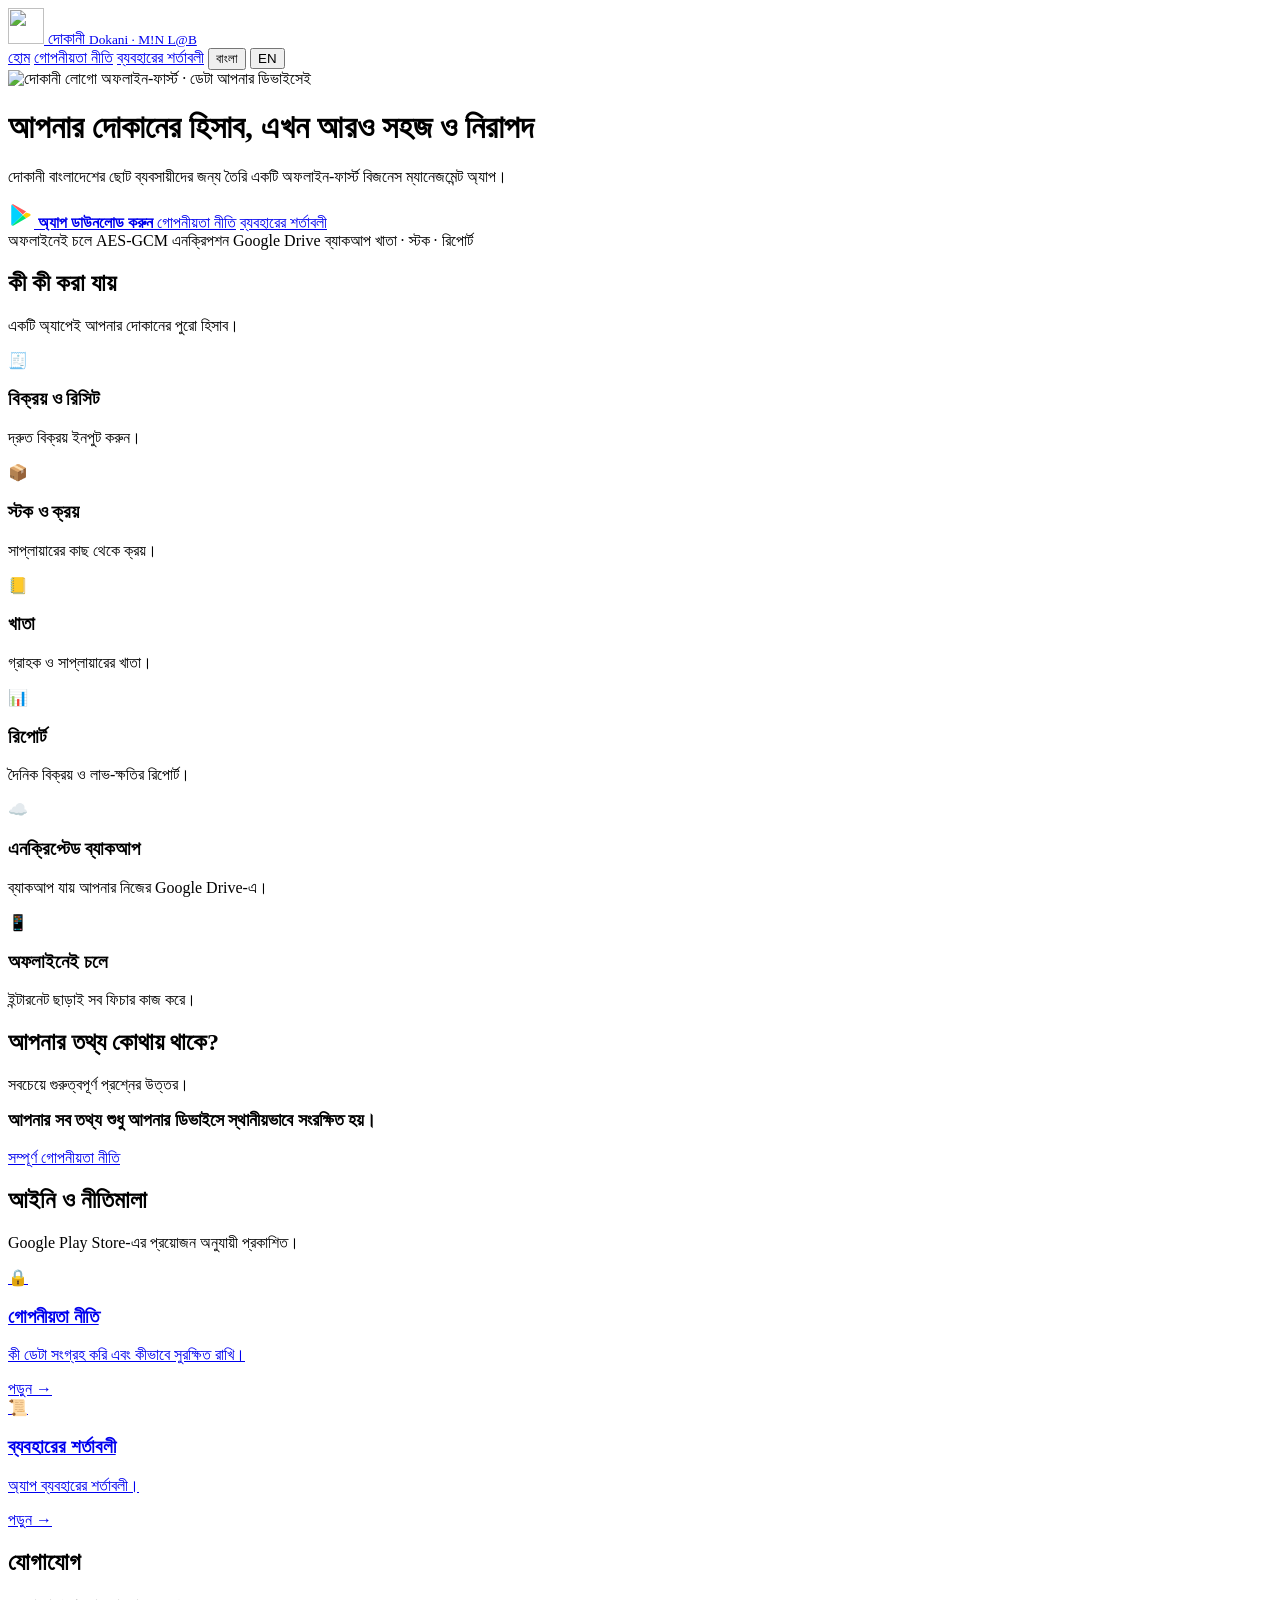
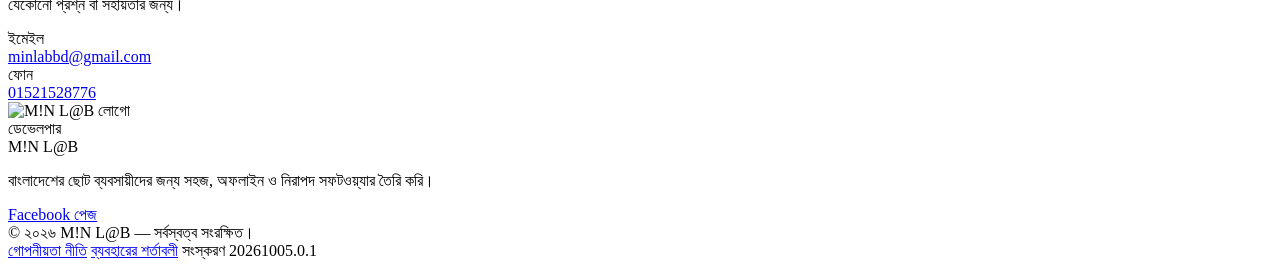
==== index.html @ 7053df72 "Add files via upload" ====
<!DOCTYPE html>
<html lang="bn">
<head>
<meta charset="utf-8">
<meta name="viewport" content="width=device-width, initial-scale=1">
<title>দোকানী (Dokani) — অফলাইন ব্যবসা ম্যানেজমেন্ট অ্যাপ</title>
<meta name="description" content="দোকানী — বাংলাদেশের ছোট ব্যবসায়ীদের জন্য অফলাইন-ফার্স্ট বিজনেস ম্যানেজমেন্ট অ্যাপ। বিক্রয়, ক্রয়, স্টক, খাতা, খরচ ও রিপোর্ট। গোপনীয়তা নীতি ও ব্যবহারের শর্তাবলী।">
<link rel="canonical" href="https://minlab.github.io/dokani/">
<meta name="theme-color" content="#0052CC">
<link rel="icon" href="data:image/svg+xml,%3Csvg xmlns='http://www.w3.org/2000/svg' viewBox='0 0 100 100'%3E%3Crect width='100' height='100' rx='22' fill='%230052CC'/%3E%3Ctext x='50' y='68' font-size='58' text-anchor='middle' fill='white' font-family='sans-serif'%3E%E0%A6%A6%3C/text%3E%3C/svg%3E">
<link rel="preconnect" href="https://fonts.googleapis.com">
<link rel="preconnect" href="https://fonts.gstatic.com" crossorigin>
<link href="https://fonts.googleapis.com/css2?family=Hind+Siliguri:wght@400;500;600;700&display=swap" rel="stylesheet">
<link rel="stylesheet" href="assets/styles.css">
<script src="assets/site.js" defer></script>
</head>
<body data-title-bn="দোকানী (Dokani) — অফলাইন ব্যবসা ম্যানেজমেন্ট অ্যাপ" data-title-en="Dokani — Offline Business Management App">

<header class="site-header">
  <div class="wrap">
    <a class="brand" href="index.html">
      <span class="brand-mark"><img src="assets/playstore.png" alt="" width="36" height="36"></span>
      <span>
        দোকানী
        <small>Dokani · M!N L@B</small>
      </span>
    </a>
    <nav class="nav">
      <a href="index.html" class="active"
         data-bn="হোম" data-en="Home">হোম</a>
      <a href="privacy.html"
         data-bn="গোপনীয়তা নীতি" data-en="Privacy Policy">গোপনীয়তা নীতি</a>
      <a href="terms.html"
         data-bn="ব্যবহারের শর্তাবলী" data-en="Terms of Use">ব্যবহারের শর্তাবলী</a>
      <span class="lang-toggle" role="group" aria-label="Language / ভাষা">
        <button type="button" data-set-lang="bn" aria-pressed="true">বাংলা</button>
        <button type="button" data-set-lang="en" aria-pressed="false">EN</button>
      </span>
    </nav>
  </div>
</header>

<main>

  <div class="hero">
    <div class="wrap">
      <span class="hero-logo"><img src="assets/playstore.png" alt="দোকানী লোগো" width="92" height="92"></span>
      <span class="eyebrow"
            data-bn="অফলাইন-ফার্স্ট · ডেটা আপনার ডিভাইসেই"
            data-en="Offline-first · Your data stays on your device">অফলাইন-ফার্স্ট · ডেটা আপনার ডিভাইসেই</span>
      <h1 data-bn="আপনার দোকানের হিসাব, এখন আরও সহজ ও নিরাপদ"
          data-en="Your shop's accounts, simpler and safer than ever">আপনার দোকানের হিসাব, এখন আরও সহজ ও নিরাপদ</h1>
      <p class="lede"
         data-bn="দোকানী বাংলাদেশের ছোট ব্যবসায়ীদের জন্য তৈরি একটি অফলাইন-ফার্স্ট বিজনেস ম্যানেজমেন্ট অ্যাপ। ইন্টারনেট না থাকলেও বিক্রয়, ক্রয়, স্টক, খাতা, খরচ ও রিপোর্ট — সব চলে। আপনার ব্যবসার তথ্য শুধু আপনার ডিভাইসে থাকে, ব্যাকআপ নিলে আপনার নিজের Google Drive-এ।"
         data-en="Dokani is an offline-first business management app built for small businesses in Bangladesh. Sales, purchases, stock, khata, expenses and reports all work without internet. Your business data stays only on your device, and backups go to your own Google Drive.">দোকানী বাংলাদেশের ছোট ব্যবসায়ীদের জন্য তৈরি একটি অফলাইন-ফার্স্ট বিজনেস ম্যানেজমেন্ট অ্যাপ।</p>
      <div class="btn-row">
        <a class="btn btn-play" href="https://play.google.com/store/apps/details?id=com.minlab.dokani" target="_blank" rel="noopener">
          <svg width="26" height="26" viewBox="0 0 24 24" fill="none" aria-hidden="true">
            <path d="M3.6 2.3c-.4.3-.6.8-.6 1.4v16.6c0 .6.2 1.1.6 1.4l10-9.7-10-9.7z" fill="#00D2FF"/>
            <path d="M16.7 9.6l-3.1 2.7 3.1 2.7 3.5-2c.9-.5.9-1.6 0-2.1l-3.5-1.3z" fill="#FFCE00"/>
            <path d="M13.6 12.3L3.6 21.7c.4.2 1 .2 1.6-.1l11.5-6.6-3.1-2.7z" fill="#00E57A"/>
            <path d="M3.6 2.3c.4-.3 1.2-.4 1.6-.1l11.5 6.6-3.1 2.8-10-9.3z" fill="#FF5A5A"/>
          </svg>
          <span class="meta">
            <strong data-bn="অ্যাপ ডাউনলোড করুন" data-en="Download the app">অ্যাপ ডাউনলোড করুন</strong>
          </span>
        </a>
        <a class="btn btn-ghost" href="privacy.html"
           data-bn="গোপনীয়তা নীতি" data-en="Privacy Policy">গোপনীয়তা নীতি</a>
        <a class="btn btn-ghost" href="terms.html"
           data-bn="ব্যবহারের শর্তাবলী" data-en="Terms of Use">ব্যবহারের শর্তাবলী</a>
      </div>
      <div class="tagline-row">
        <span class="tag" data-bn="অফলাইনেই চলে" data-en="Works offline">অফলাইনেই চলে</span>
        <span class="tag" data-bn="AES-GCM এনক্রিপশন" data-en="AES-GCM encryption">AES-GCM এনক্রিপশন</span>
        <span class="tag" data-bn="Google Drive ব্যাকআপ" data-en="Google Drive backup">Google Drive ব্যাকআপ</span>
        <span class="tag" data-bn="খাতা · স্টক · রিপোর্ট" data-en="Khata · Stock · Reports">খাতা · স্টক · রিপোর্ট</span>
      </div>
    </div>
  </div>

  <section>
    <div class="wrap">
      <h2 class="section-title" data-bn="কী কী করা যায়" data-en="What the app does">কী কী করা যায়</h2>
      <p class="section-sub"
         data-bn="একটি অ্যাপেই আপনার দোকানের পুরো হিসাব।"
         data-en="Your entire shop accounting in one app.">একটি অ্যাপেই আপনার দোকানের পুরো হিসাব।</p>
      <div class="grid">
        <div class="card">
          <div class="card-icon" aria-hidden="true">🧾</div>
          <h3 data-bn="বিক্রয় ও রিসিট" data-en="Sales &amp; Receipts">বিক্রয় ও রিসিট</h3>
          <p data-bn="দ্রুত বিক্রয় ইনপুট করুন, রিসিট তৈরি ও প্রিন্ট করুন — ইন্টারনেট ছাড়াই।"
             data-en="Enter sales fast, generate and print receipts — no internet needed.">দ্রুত বিক্রয় ইনপুট করুন।</p>
        </div>
        <div class="card">
          <div class="card-icon" aria-hidden="true">📦</div>
          <h3 data-bn="স্টক ও ক্রয়" data-en="Stock &amp; Purchases">স্টক ও ক্রয়</h3>
          <p data-bn="সাপ্লায়ারের কাছ থেকে ক্রয়, পণ্যের স্টক ও দেনা-পাওনার হিসাব।"
             data-en="Track supplier purchases, item stock and payables.">সাপ্লায়ারের কাছ থেকে ক্রয়।</p>
        </div>
        <div class="card">
          <div class="card-icon" aria-hidden="true">📒</div>
          <h3 data-bn="খাতা (কাস্টমার-সাপ্লায়ার)" data-en="Khata (Customer / Supplier)">খাতা</h3>
          <p data-bn="গ্রাহক ও সাপ্লায়ারের খাতা আলাদা আলাদা ভাবে লিখে রাখুন, বাকির হিসাব সহজেই বের হয়।"
             data-en="Keep separate khata ledgers for customers and suppliers; dues are easy to read.">গ্রাহক ও সাপ্লায়ারের খাতা।</p>
        </div>
        <div class="card">
          <div class="card-icon" aria-hidden="true">📊</div>
          <h3 data-bn="রিপোর্ট" data-en="Reports">রিপোর্ট</h3>
          <p data-bn="দৈনিক বিক্রয়, লাভ-ক্ষতি ও খরচের রিপোর্ট এক নজরে দেখুন, এক্সপোর্ট করুন।"
             data-en="Daily sales, profit/loss and expense reports at a glance, ready to export.">দৈনিক বিক্রয় ও লাভ-ক্ষতির রিপোর্ট।</p>
        </div>
        <div class="card">
          <div class="card-icon" aria-hidden="true">☁️</div>
          <h3 data-bn="এনক্রিপ্টেড ব্যাকআপ" data-en="Encrypted Backup">এনক্রিপ্টেড ব্যাকআপ</h3>
          <p data-bn="ব্যাকআপ নিলে তা যায় আপনার নিজের Google Drive অ্যাকাউন্টে, AES-GCM এনক্রিপশনসহ — আমাদের সার্ভারে নয়।"
             data-en="Backups go to your own Google Drive account with AES-GCM encryption — never to our servers.">ব্যাকআপ যায় আপনার নিজের Google Drive-এ।</p>
        </div>
        <div class="card">
          <div class="card-icon" aria-hidden="true">📱</div>
          <h3 data-bn="অফলাইনেই চলে" data-en="Works Fully Offline">অফলাইনেই চলে</h3>
          <p data-bn="ইন্টারনেট সংযোগ ছাড়াই সব ফিচার কাজ করে। নেটওয়ার্ক ছাড়া থাকলেও হিসাব চলতে থাকে।"
             data-en="Every feature works without an internet connection.">ইন্টারনেট ছাড়াই সব ফিচার কাজ করে।</p>
        </div>
      </div>
    </div>
  </section>

  <section>
    <div class="wrap">
      <h2 class="section-title" data-bn="আপনার তথ্য কোথায় থাকে?" data-en="Where does your data live?">আপনার তথ্য কোথায় থাকে?</h2>
      <p class="section-sub"
         data-bn="সবচেয়ে গুরুত্বপূর্ণ প্রশ্নের উত্তর এক বাক্যে।"
         data-en="The most important question, answered in one line.">সবচেয়ে গুরুত্বপূর্ণ প্রশ্নের উত্তর।</p>
      <div class="note info center" style="font-size:18px">
        <strong data-bn="আপনার গ্রাহক, পণ্য, বিক্রয়, ক্রয়, খরচ ও কর্মচারীর সব তথ্য শুধু আপনার ডিভাইসে স্থানীয়ভাবে সংরক্ষিত হয় — আমাদের সার্ভারে বা তৃতীয় পক্ষের কাছে নয়।"
              data-en="All of your customer, product, sales, purchase, expense and staff data is stored locally on your device only — never on our servers or with any third party.">আপনার সব তথ্য শুধু আপনার ডিভাইসে স্থানীয়ভাবে সংরক্ষিত হয়।</strong>
      </div>
      <div class="btn-row" style="margin-top:18px; justify-content:center">
        <a class="btn btn-ghost" href="privacy.html"
           data-bn="সম্পূর্ণ গোপনীয়তা নীতি" data-en="Full privacy policy">সম্পূর্ণ গোপনীয়তা নীতি</a>
      </div>
    </div>
  </section>

  <section>
    <div class="wrap">
      <h2 class="section-title" data-bn="আইনি ও নীতিমালা" data-en="Legal">আইনি ও নীতিমালা</h2>
      <p class="section-sub"
         data-bn="Google Play Store-এর প্রয়োজন অনুযায়ী প্রকাশিত নীতিমালা।"
         data-en="Published in line with Google Play Store requirements.">Google Play Store-এর প্রয়োজন অনুযায়ী প্রকাশিত।</p>
      <div class="grid">
        <a class="card" href="privacy.html">
          <div class="card-icon" aria-hidden="true">🔒</div>
          <h3 data-bn="গোপনীয়তা নীতি" data-en="Privacy Policy">গোপনীয়তা নীতি</h3>
          <p data-bn="কী ডেটা সংগ্রহ করি, কেন করি এবং কীভাবে সুরক্ষিত রাখি।"
             data-en="What data we collect, why we collect it, and how it is protected.">কী ডেটা সংগ্রহ করি এবং কীভাবে সুরক্ষিত রাখি।</p>
          <span class="go" data-bn="পড়ুন →" data-en="Read →">পড়ুন →</span>
        </a>
        <a class="card" href="terms.html">
          <div class="card-icon" aria-hidden="true">📜</div>
          <h3 data-bn="ব্যবহারের শর্তাবলী" data-en="Terms of Use">ব্যবহারের শর্তাবলী</h3>
          <p data-bn="অ্যাপ ব্যবহারের শর্তাবলী, ডেটার দায়িত্ব ও সীমাবদ্ধ দায়বদ্ধতা।"
             data-en="The terms for using the app, data responsibility and limitation of liability.">অ্যাপ ব্যবহারের শর্তাবলী।</p>
          <span class="go" data-bn="পড়ুন →" data-en="Read →">পড়ুন →</span>
        </a>
      </div>
    </div>
  </section>

  <section>
    <div class="wrap">
      <h2 class="section-title" data-bn="যোগাযোগ" data-en="Contact">যোগাযোগ</h2>
      <p class="section-sub"
         data-bn="যেকোনো প্রশ্ন, অভিযোগ বা সহায়তার জন্য আমাদের জানান।"
         data-en="Reach us with any question, complaint or support request.">যেকোনো প্রশ্ন বা সহায়তার জন্য।</p>
      <div class="contact-grid">
        <div class="contact-item">
          <div class="label" data-bn="ইমেইল" data-en="Email">ইমেইল</div>
          <div class="value"><a href="mailto:minlabbd@gmail.com">minlabbd@gmail.com</a></div>
        </div>
        <div class="contact-item">
          <div class="label" data-bn="ফোন" data-en="Phone">ফোন</div>
          <div class="value"><a href="tel:+8801521528776">01521528776</a></div>
        </div>
      </div>
    </div>
  </section>

  <section class="brand-strip-section">
    <div class="wrap">
      <div class="brand-strip">
        <img class="brand-strip-logo" src="assets/playstore.png" alt="M!N L@B লোগো" width="64" height="64">
        <div class="brand-strip-text">
          <div class="brand-strip-label" data-bn="ডেভেলপার" data-en="Developed by">ডেভেলপার</div>
          <div class="brand-strip-name">M!N L@B</div>
          <p class="brand-strip-tag"
             data-bn="বাংলাদেশের ছোট ব্যবসায়ীদের জন্য সহজ, অফলাইন ও নিরাপদ সফটওয়্যার তৈরি করি।"
             data-en="We build simple, offline and safe software for small businesses in Bangladesh.">বাংলাদেশের ছোট ব্যবসায়ীদের জন্য সহজ, অফলাইন ও নিরাপদ সফটওয়্যার তৈরি করি।</p>
        </div>
        <a class="btn-fb" href="https://www.facebook.com/Minlab.bd" target="_blank" rel="noopener">Facebook পেজ</a>
      </div>
    </div>
  </section>

</main>

<footer class="site-footer">
  <div class="wrap">
    <div>
      &copy; <span data-bn="২০২৬ M!N L@B — সর্বস্বত্ব সংরক্ষিত।" data-en="2026 M!N L@B. All rights reserved.">২০২৬ M!N L@B — সর্বস্বত্ব সংরক্ষিত।</span>
    </div>
    <div class="footer-links">
      <a href="privacy.html" data-bn="গোপনীয়তা নীতি" data-en="Privacy Policy">গোপনীয়তা নীতি</a>
      <a href="terms.html" data-bn="ব্যবহারের শর্তাবলী" data-en="Terms of Use">ব্যবহারের শর্তাবলী</a>
      <span data-bn="সংস্করণ 20261005.0.1" data-en="Version 20261005.0.1">সংস্করণ 20261005.0.1</span>
    </div>
  </div>
</footer>

</body>
</html>
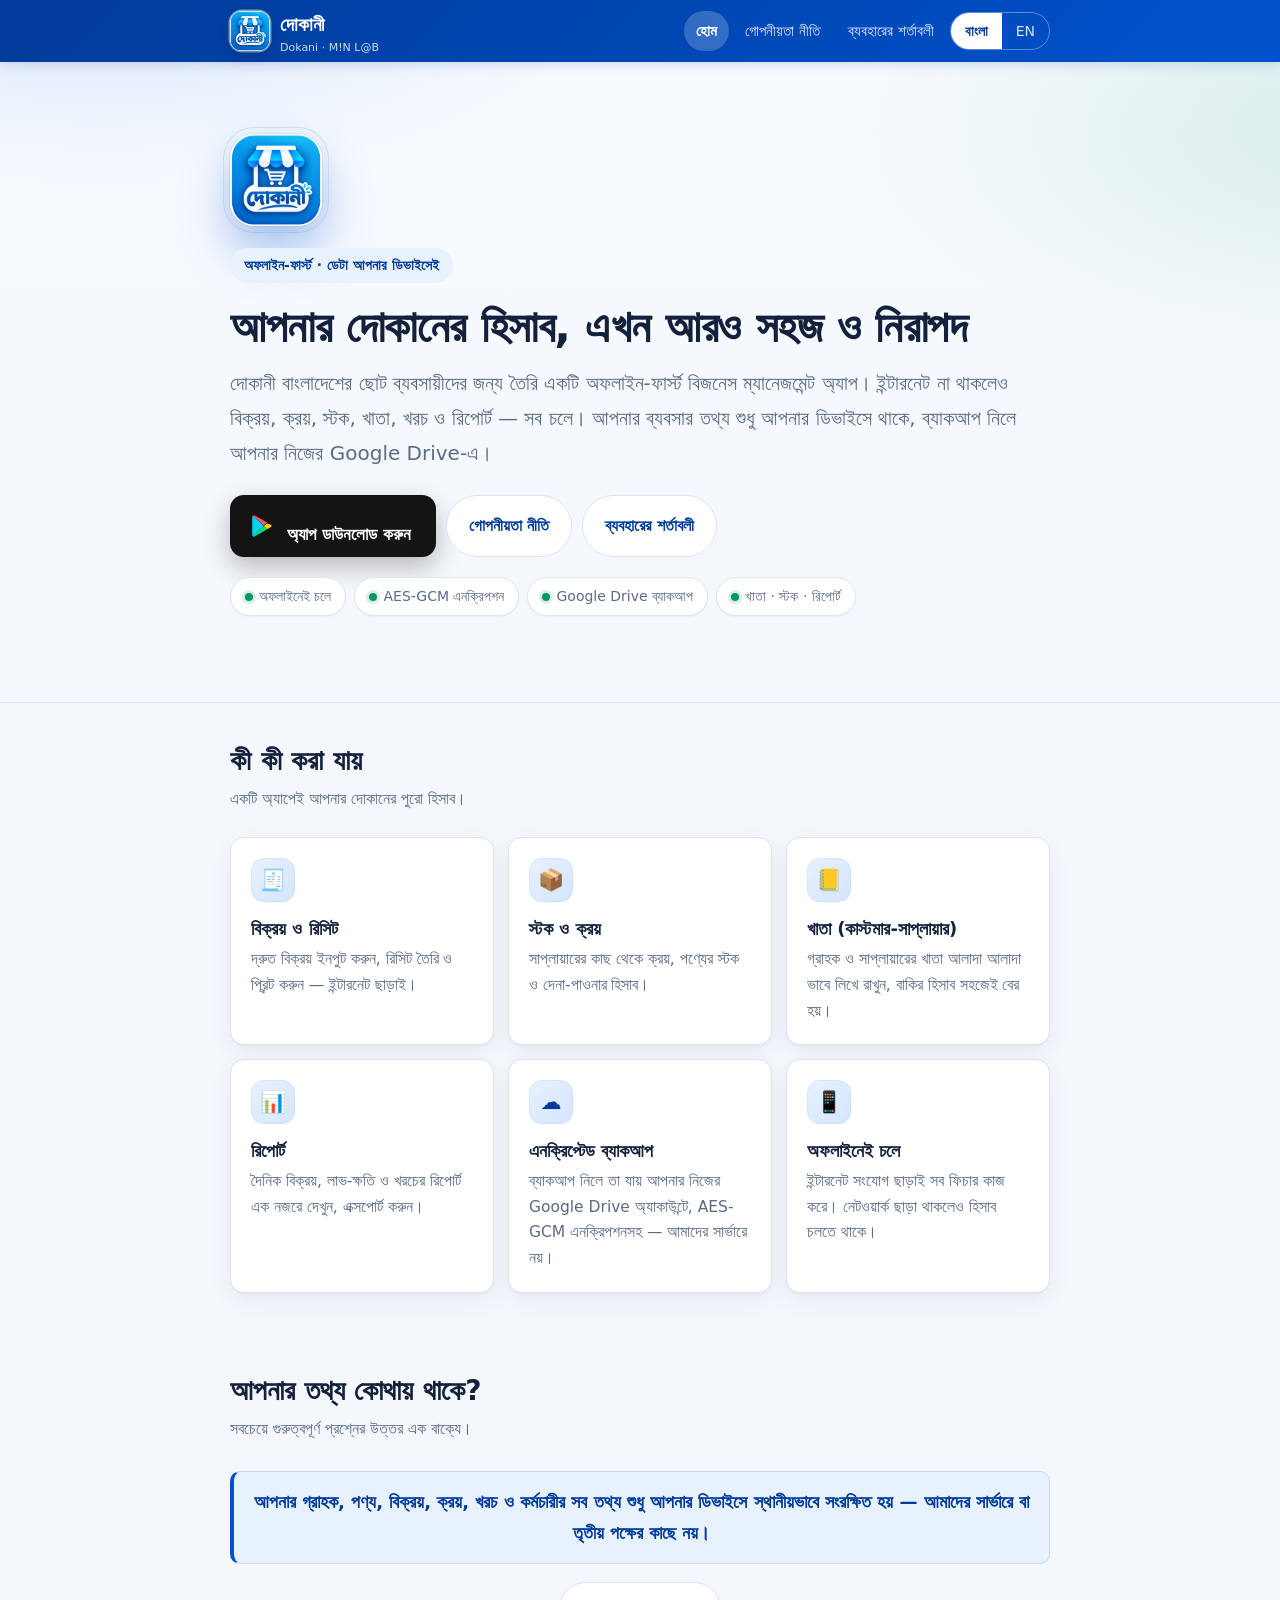
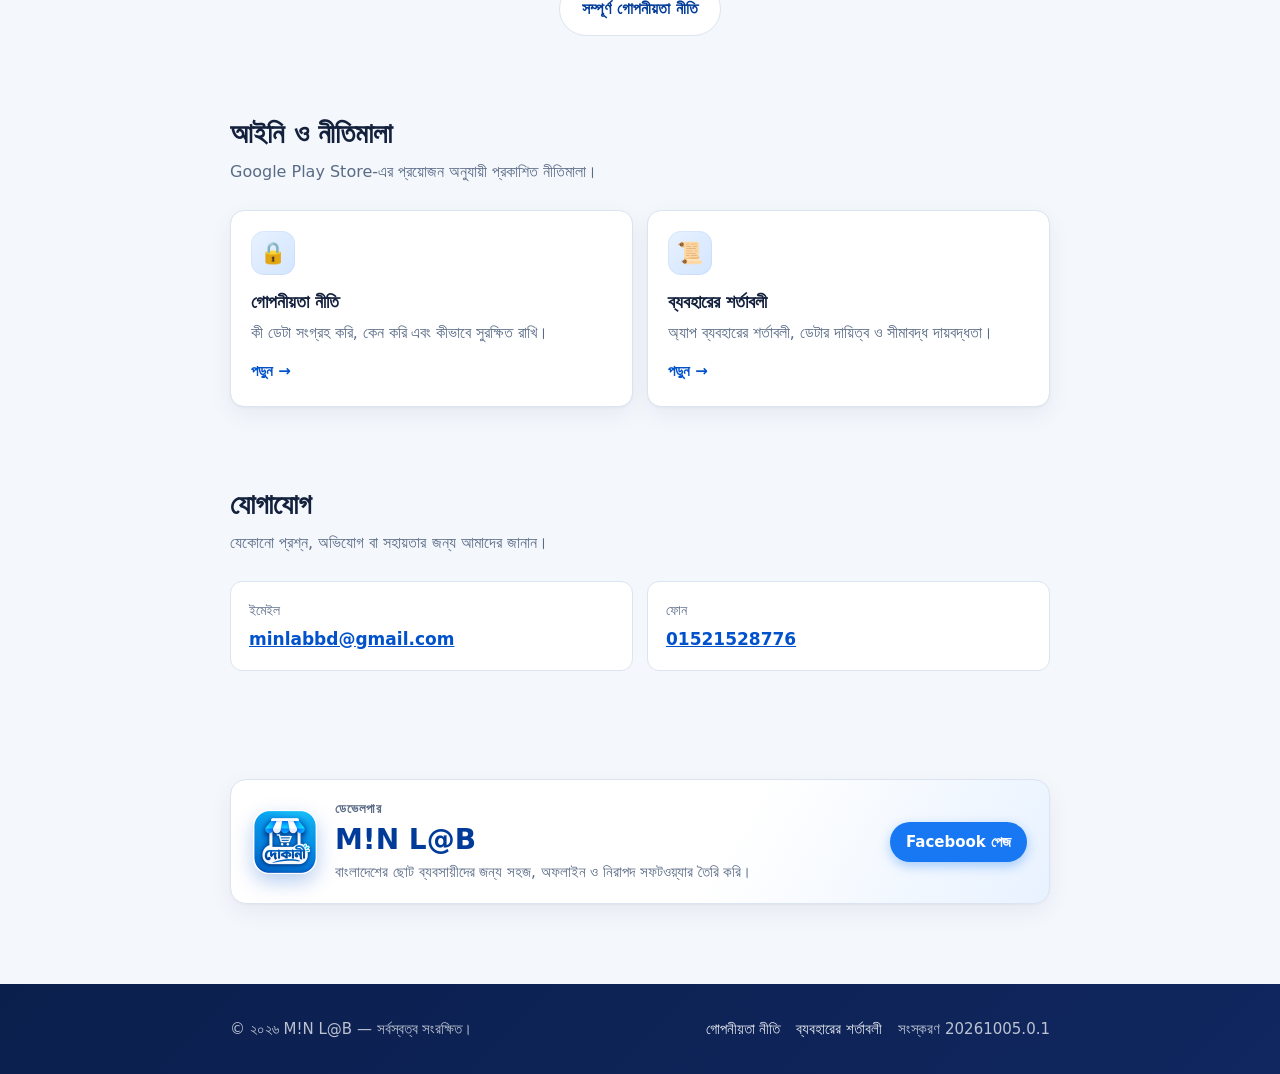
==== commit d5685b72: "Add files via upload" ====
--- a/index.html
+++ b/index.html
@@ -1,4 +1,4 @@
-<!DOCTYPE html>
+﻿<!DOCTYPE html>
 <html lang="bn">
 <head>
 <meta charset="utf-8">
@@ -11,15 +11,15 @@
 <link rel="preconnect" href="https://fonts.googleapis.com">
 <link rel="preconnect" href="https://fonts.gstatic.com" crossorigin>
 <link href="https://fonts.googleapis.com/css2?family=Hind+Siliguri:wght@400;500;600;700&display=swap" rel="stylesheet">
-<link rel="stylesheet" href="assets/styles.css">
-<script src="assets/site.js" defer></script>
+<link rel="stylesheet" href="styles.css">
+<script src="site.js" defer></script>
 </head>
 <body data-title-bn="দোকানী (Dokani) — অফলাইন ব্যবসা ম্যানেজমেন্ট অ্যাপ" data-title-en="Dokani — Offline Business Management App">
 
 <header class="site-header">
   <div class="wrap">
     <a class="brand" href="index.html">
-      <span class="brand-mark"><img src="assets/playstore.png" alt="" width="36" height="36"></span>
+      <span class="brand-mark"><img src="Dokani.png" alt="" width="36" height="36"></span>
       <span>
         দোকানী
         <small>Dokani · M!N L@B</small>
@@ -44,7 +44,7 @@
 
   <div class="hero">
     <div class="wrap">
-      <span class="hero-logo"><img src="assets/playstore.png" alt="দোকানী লোগো" width="92" height="92"></span>
+      <span class="hero-logo"><img src="Dokani.png" alt="দোকানী লোগো" width="92" height="92"></span>
       <span class="eyebrow"
             data-bn="অফলাইন-ফার্স্ট · ডেটা আপনার ডিভাইসেই"
             data-en="Offline-first · Your data stays on your device">অফলাইন-ফার্স্ট · ডেটা আপনার ডিভাইসেই</span>
@@ -190,7 +190,7 @@
   <section class="brand-strip-section">
     <div class="wrap">
       <div class="brand-strip">
-        <img class="brand-strip-logo" src="assets/playstore.png" alt="M!N L@B লোগো" width="64" height="64">
+        <img class="brand-strip-logo" src="Dokani.png" alt="M!N L@B লোগো" width="64" height="64">
         <div class="brand-strip-text">
           <div class="brand-strip-label" data-bn="ডেভেলপার" data-en="Developed by">ডেভেলপার</div>
           <div class="brand-strip-name">M!N L@B</div>
--- a/styles.css
+++ b/styles.css
@@ -0,0 +1,667 @@
+/* Dokani — GitHub Pages static site
+   Brand tokens mirror lib/core/theme/app_theme_palettes.dart
+   primary #0052CC · primaryDark #003B99 · primaryLight #E8F2FF · surface #F4F7FC */
+
+:root {
+  --primary: #0052cc;
+  --primary-dark: #003b99;
+  --primary-light: #e8f2ff;
+  --emerald: #059669;
+  --surface: #f4f7fc;
+  --border: #dbe4f0;
+  --text: #14213d;
+  --muted: #5a6b86;
+  --radius: 14px;
+  --shadow: 0 1px 2px rgba(20, 33, 61, 0.04), 0 8px 24px rgba(20, 33, 61, 0.06);
+  --maxw: 860px;
+}
+
+* { box-sizing: border-box; }
+
+html {
+  scroll-behavior: smooth;
+  -webkit-text-size-adjust: 100%;
+}
+
+body {
+  margin: 0;
+  background: var(--surface);
+  color: var(--text);
+  font-family: "Hind Siliguri", "Noto Sans Bengali", "Nirmala UI",
+    "Segoe UI", system-ui, -apple-system, sans-serif;
+  font-size: 17px;
+  line-height: 1.75;
+}
+
+html[lang="en"] body { line-height: 1.7; }
+
+a { color: var(--primary); }
+a:hover { color: var(--primary-dark); }
+
+.wrap {
+  width: 100%;
+  max-width: var(--maxw);
+  margin: 0 auto;
+  padding: 0 20px;
+}
+
+/* ── Header ─────────────────────────────────────────── */
+.site-header {
+  background: linear-gradient(135deg, var(--primary-dark), var(--primary));
+  color: #fff;
+  position: sticky;
+  top: 0;
+  z-index: 20;
+  box-shadow: 0 2px 12px rgba(0, 59, 153, 0.18);
+}
+
+.site-header .wrap {
+  display: flex;
+  align-items: center;
+  gap: 12px;
+  min-height: 62px;
+  flex-wrap: wrap;
+  padding-top: 8px;
+  padding-bottom: 8px;
+}
+
+.brand {
+  display: flex;
+  align-items: center;
+  gap: 10px;
+  color: #fff;
+  text-decoration: none;
+  font-weight: 700;
+  font-size: 19px;
+  margin-right: auto;
+}
+
+.brand-mark {
+  width: 40px;
+  height: 40px;
+  border-radius: 12px;
+  background: #fff;
+  display: grid;
+  place-items: center;
+  flex: none;
+  overflow: hidden;
+  box-shadow: 0 4px 14px rgba(0, 30, 80, 0.35), 0 0 0 1.5px rgba(255, 255, 255, 0.55);
+  transition: transform 0.2s ease;
+}
+
+.brand:hover .brand-mark { transform: scale(1.06) rotate(-3deg); }
+
+.brand-mark img {
+  width: 100%;
+  height: 100%;
+  object-fit: cover;
+  display: block;
+  border-radius: inherit;
+}
+
+.brand small {
+  display: block;
+  font-size: 11px;
+  font-weight: 400;
+  opacity: 0.8;
+  line-height: 1.2;
+}
+
+.nav {
+  display: flex;
+  align-items: center;
+  gap: 4px;
+  flex-wrap: wrap;
+}
+
+.nav a {
+  color: rgba(255, 255, 255, 0.88);
+  text-decoration: none;
+  padding: 7px 12px;
+  border-radius: 999px;
+  font-size: 15px;
+  white-space: nowrap;
+}
+
+.nav a:hover { background: rgba(255, 255, 255, 0.14); color: #fff; }
+.nav a.active { background: rgba(255, 255, 255, 0.2); color: #fff; font-weight: 600; }
+
+.lang-toggle {
+  display: inline-flex;
+  border: 1px solid rgba(255, 255, 255, 0.35);
+  border-radius: 999px;
+  overflow: hidden;
+}
+
+.lang-toggle button {
+  border: 0;
+  background: transparent;
+  color: rgba(255, 255, 255, 0.85);
+  font: inherit;
+  font-size: 14px;
+  padding: 6px 14px;
+  cursor: pointer;
+}
+
+.lang-toggle button[aria-pressed="true"] {
+  background: #fff;
+  color: var(--primary-dark);
+  font-weight: 600;
+}
+
+/* ── Hero ───────────────────────────────────────────── */
+.hero {
+  padding: 72px 0 56px;
+  background:
+    radial-gradient(900px 420px at 8% -20%, rgba(0, 82, 204, 0.14), transparent 60%),
+    radial-gradient(800px 400px at 105% 10%, rgba(5, 150, 105, 0.12), transparent 60%),
+    linear-gradient(180deg, #f7faff 0%, var(--surface) 100%);
+  border-bottom: 1px solid var(--border);
+  position: relative;
+  overflow: hidden;
+}
+
+.hero .wrap { position: relative; z-index: 1; }
+
+.hero-logo {
+  width: 92px;
+  height: 92px;
+  border-radius: 24px;
+  overflow: hidden;
+  box-shadow:
+    0 24px 48px rgba(0, 82, 204, 0.35),
+    0 0 0 1px rgba(0, 82, 204, 0.08),
+    0 0 0 6px rgba(255, 255, 255, 0.7),
+    0 0 0 7px rgba(0, 82, 204, 0.12);
+  margin-bottom: 22px;
+  display: block;
+}
+
+.hero-logo img {
+  width: 100%;
+  height: 100%;
+  object-fit: cover;
+  display: block;
+}
+
+.tagline-row {
+  display: flex;
+  gap: 8px;
+  flex-wrap: wrap;
+  margin: 20px 0 30px;
+}
+
+.tag {
+  display: inline-flex;
+  align-items: center;
+  gap: 6px;
+  background: #fff;
+  border: 1px solid var(--border);
+  border-radius: 999px;
+  padding: 6px 14px;
+  font-size: 14px;
+  color: var(--muted);
+  font-weight: 500;
+  box-shadow: 0 1px 2px rgba(20, 33, 61, 0.04);
+}
+
+.tag::before {
+  content: "";
+  width: 8px;
+  height: 8px;
+  border-radius: 50%;
+  background: var(--emerald);
+  box-shadow: 0 0 0 3px rgba(5, 150, 105, 0.15);
+  flex: none;
+}
+
+.eyebrow {
+  display: inline-block;
+  background: var(--primary-light);
+  color: var(--primary-dark);
+  border-radius: 999px;
+  padding: 5px 14px;
+  font-size: 14px;
+  font-weight: 600;
+}
+
+h1 {
+  font-size: clamp(30px, 6vw, 44px);
+  line-height: 1.25;
+  margin: 16px 0 12px;
+  letter-spacing: -0.5px;
+}
+
+.lede {
+  font-size: clamp(17px, 2.4vw, 20px);
+  color: var(--muted);
+  margin: 0 0 24px;
+  max-width: 62ch;
+}
+
+.btn-row {
+  display: flex;
+  gap: 10px;
+  flex-wrap: wrap;
+}
+
+.btn {
+  display: inline-flex;
+  align-items: center;
+  gap: 8px;
+  padding: 12px 22px;
+  border-radius: 999px;
+  text-decoration: none;
+  font-weight: 600;
+  font-size: 16px;
+  border: 1px solid transparent;
+  transition: transform 0.08s ease, box-shadow 0.15s ease;
+}
+
+.btn-primary {
+  background: var(--primary);
+  color: #fff;
+  box-shadow: 0 6px 18px rgba(0, 82, 204, 0.25);
+}
+
+.btn-primary:hover { background: var(--primary-dark); color: #fff; }
+
+.btn-ghost {
+  background: #fff;
+  color: var(--primary-dark);
+  border-color: var(--border);
+}
+
+.btn-ghost:hover { border-color: var(--primary); color: var(--primary); }
+
+.btn:active { transform: translateY(1px); }
+
+.btn-play {
+  background: #141414;
+  color: #fff;
+  border-radius: 14px;
+  padding: 12px 24px 12px 18px;
+  box-shadow: 0 10px 26px rgba(20, 20, 20, 0.28);
+  display: inline-flex;
+  align-items: center;
+  gap: 12px;
+}
+
+.btn-play:hover {
+  background: #000;
+  color: #fff;
+  box-shadow: 0 14px 32px rgba(20, 20, 20, 0.34);
+  transform: translateY(-1px);
+}
+
+.btn-play svg { flex: none; }
+
+.btn-play .meta { text-align: left; line-height: 1.2; }
+
+.btn-play small {
+  display: block;
+  font-size: 11px;
+  font-weight: 500;
+  opacity: 0.72;
+  letter-spacing: 0.02em;
+}
+
+.btn-play strong { font-size: 17px; font-weight: 700; }
+
+/* ── Sections & cards ───────────────────────────────── */
+section { padding: 40px 0; }
+
+.section-title {
+  font-size: clamp(22px, 4vw, 28px);
+  margin: 0 0 6px;
+  line-height: 1.3;
+}
+
+.section-sub {
+  color: var(--muted);
+  margin: 0 0 24px;
+  font-size: 16px;
+}
+
+.grid {
+  display: grid;
+  grid-template-columns: repeat(auto-fit, minmax(230px, 1fr));
+  gap: 14px;
+}
+
+.card {
+  background: #fff;
+  border: 1px solid var(--border);
+  border-radius: var(--radius);
+  padding: 20px;
+  box-shadow: var(--shadow);
+  text-decoration: none;
+  color: inherit;
+  display: block;
+}
+
+a.card:hover {
+  border-color: var(--primary);
+  box-shadow: 0 14px 32px rgba(0, 82, 204, 0.16);
+  transform: translateY(-3px);
+}
+
+.card { transition: transform 0.18s ease, box-shadow 0.18s ease, border-color 0.18s ease; }
+
+.card .go { transition: transform 0.18s ease; }
+a.card:hover .go { transform: translateX(3px); display: inline-block; }
+
+.card-icon {
+  width: 44px;
+  height: 44px;
+  border-radius: 13px;
+  background: linear-gradient(135deg, var(--primary-light), #d3e5ff);
+  color: var(--primary-dark);
+  display: grid;
+  place-items: center;
+  font-size: 21px;
+  margin-bottom: 14px;
+  box-shadow: inset 0 0 0 1px rgba(0, 82, 204, 0.06);
+}
+
+.card h3 {
+  margin: 0 0 6px;
+  font-size: 18px;
+  line-height: 1.4;
+}
+
+.card p {
+  margin: 0;
+  color: var(--muted);
+  font-size: 15.5px;
+  line-height: 1.65;
+}
+
+.card .go {
+  display: inline-block;
+  margin-top: 12px;
+  color: var(--primary);
+  font-weight: 600;
+  font-size: 15px;
+}
+
+/* ── Legal document ─────────────────────────────────── */
+.doc-header {
+  background: linear-gradient(135deg, var(--primary-dark), var(--primary));
+  color: #fff;
+  padding: 40px 0 34px;
+}
+
+.doc-header h1 { margin: 10px 0 8px; }
+
+.meta {
+  display: flex;
+  gap: 8px;
+  flex-wrap: wrap;
+  margin-top: 16px;
+}
+
+.meta span {
+  background: rgba(255, 255, 255, 0.16);
+  border-radius: 999px;
+  padding: 5px 13px;
+  font-size: 14px;
+}
+
+.doc-body {
+  background: #fff;
+  border: 1px solid var(--border);
+  border-radius: var(--radius);
+  box-shadow: var(--shadow);
+  padding: clamp(20px, 4vw, 36px);
+  margin-top: -24px;
+  position: relative;
+}
+
+.toc {
+  background: var(--primary-light);
+  border-radius: 12px;
+  padding: 16px 20px;
+  margin-bottom: 28px;
+}
+
+.toc strong {
+  display: block;
+  margin-bottom: 6px;
+  color: var(--primary-dark);
+  font-size: 15px;
+}
+
+.toc ol {
+  margin: 0;
+  padding-left: 20px;
+  font-size: 15.5px;
+  columns: 2;
+  column-gap: 24px;
+}
+
+.toc a { text-decoration: none; }
+.toc a:hover { text-decoration: underline; }
+
+.doc-body h2 {
+  font-size: clamp(19px, 3vw, 22px);
+  margin: 34px 0 10px;
+  line-height: 1.4;
+  padding-bottom: 8px;
+  border-bottom: 2px solid var(--primary-light);
+}
+
+.doc-body h2:first-of-type { margin-top: 0; }
+
+.doc-body p { margin: 0 0 12px; }
+
+.doc-body ul {
+  margin: 0 0 14px;
+  padding-left: 22px;
+}
+
+.doc-body li { margin-bottom: 8px; }
+
+.doc-body strong { color: var(--primary-dark); }
+
+.note {
+  background: #fffbeb;
+  border: 1px solid #fde68a;
+  border-left: 4px solid #f59e0b;
+  border-radius: 10px;
+  padding: 14px 16px;
+  font-size: 15.5px;
+  color: #78350f;
+  margin-top: 28px;
+}
+
+.note.info {
+  background: var(--primary-light);
+  border-color: #bfdbfe;
+  border-left-color: var(--primary);
+  color: var(--primary-dark);
+}
+
+.note strong { color: inherit; }
+
+/* ── Table ──────────────────────────────────────────── */
+.table-scroll {
+  overflow-x: auto;
+  border: 1px solid var(--border);
+  border-radius: 12px;
+  margin-bottom: 16px;
+  -webkit-overflow-scrolling: touch;
+}
+
+table {
+  border-collapse: collapse;
+  width: 100%;
+  min-width: 560px;
+  font-size: 15.5px;
+}
+
+th,
+td {
+  padding: 12px 14px;
+  text-align: left;
+  vertical-align: top;
+  border-bottom: 1px solid var(--border);
+}
+
+th {
+  background: var(--primary-light);
+  color: var(--primary-dark);
+  font-weight: 700;
+  font-size: 15px;
+}
+
+tbody tr:last-child td { border-bottom: 0; }
+tbody tr:nth-child(even) { background: #fafcff; }
+
+/* ── Contact ────────────────────────────────────────── */
+.contact-grid {
+  display: grid;
+  grid-template-columns: repeat(auto-fit, minmax(200px, 1fr));
+  gap: 14px;
+}
+
+.contact-item {
+  background: #fff;
+  border: 1px solid var(--border);
+  border-radius: 12px;
+  padding: 16px 18px;
+}
+
+.contact-item .label {
+  font-size: 14px;
+  color: var(--muted);
+  margin-bottom: 2px;
+}
+
+.contact-item .value {
+  font-weight: 600;
+  word-break: break-word;
+}
+
+.btn-fb {
+  display: inline-flex;
+  align-items: center;
+  gap: 6px;
+  background: #1877f2;
+  color: #fff;
+  padding: 7px 16px;
+  border-radius: 999px;
+  text-decoration: none;
+  font-weight: 700;
+  font-size: 15px;
+  box-shadow: 0 4px 12px rgba(24, 119, 242, 0.35);
+  transition: background 0.15s ease, transform 0.1s ease;
+}
+
+.btn-fb:hover { background: #0f62d6; color: #fff; transform: translateY(-1px); }
+.btn-fb:active { transform: translateY(0); }
+
+/* ── Brand strip ───────────────────────────────────────── */
+.brand-strip {
+  margin-top: 28px;
+  display: flex;
+  align-items: center;
+  gap: 18px;
+  flex-wrap: wrap;
+  background: linear-gradient(120deg, #ffffff 60%, var(--primary-light));
+  border: 1px solid var(--border);
+  border-radius: 16px;
+  padding: 18px 22px;
+  box-shadow: var(--shadow);
+}
+
+.brand-strip-logo {
+  width: 64px;
+  height: 64px;
+  border-radius: 16px;
+  box-shadow: 0 8px 20px rgba(0, 82, 204, 0.28);
+  flex: none;
+}
+
+.brand-strip-text { flex: 1 1 260px; }
+
+.brand-strip-label {
+  font-size: 13px;
+  font-weight: 600;
+  color: var(--muted);
+  text-transform: uppercase;
+  letter-spacing: 0.06em;
+}
+
+.brand-strip-name {
+  font-size: clamp(22px, 4vw, 28px);
+  font-weight: 700;
+  line-height: 1.2;
+  color: var(--primary-dark);
+  margin: 2px 0;
+}
+
+.brand-strip-tag {
+  margin: 0;
+  color: var(--muted);
+  font-size: 15px;
+  max-width: 52ch;
+}
+
+@media (max-width: 520px) {
+  .brand-strip { text-align: center; justify-content: center; }
+  .brand-strip-text { flex-basis: 100%; }
+}
+
+/* ── Footer ─────────────────────────────────────────── */
+.site-footer {
+  margin-top: 40px;
+  padding: 32px 0;
+  border-top: 0;
+  color: rgba(255, 255, 255, 0.72);
+  font-size: 15px;
+  background: linear-gradient(135deg, #0b1f4d, #10275f);
+}
+
+.site-footer a { color: rgba(255, 255, 255, 0.9); }
+
+.site-footer .wrap {
+  display: flex;
+  gap: 12px;
+  flex-wrap: wrap;
+  align-items: center;
+  justify-content: space-between;
+}
+
+.footer-links {
+  display: flex;
+  gap: 16px;
+  flex-wrap: wrap;
+}
+
+.site-footer a { text-decoration: none; }
+.site-footer a:hover { text-decoration: underline; }
+
+/* ── Utilities ──────────────────────────────────────── */
+.center { text-align: center; }
+.mt-0 { margin-top: 0; }
+.hidden { display: none !important; }
+
+@media (max-width: 640px) {
+  body { font-size: 16.5px; }
+  .toc ol { columns: 1; }
+  .site-header .wrap { min-height: 0; }
+  .brand { font-size: 17px; }
+  .nav a { padding: 6px 9px; font-size: 14px; }
+  .lang-toggle button { padding: 5px 11px; font-size: 13px; }
+  .hero { padding: 36px 0 28px; }
+  section { padding: 30px 0; }
+}
+
+@media print {
+  .site-header, .site-footer, .btn-row, .lang-toggle { display: none !important; }
+  body { background: #fff; font-size: 12pt; }
+  .doc-body { border: 0; box-shadow: none; margin-top: 0; padding: 0; }
+  .doc-header { background: none; color: #000; padding: 0 0 12px; }
+  .meta span { background: #eee; color: #000; }
+}
